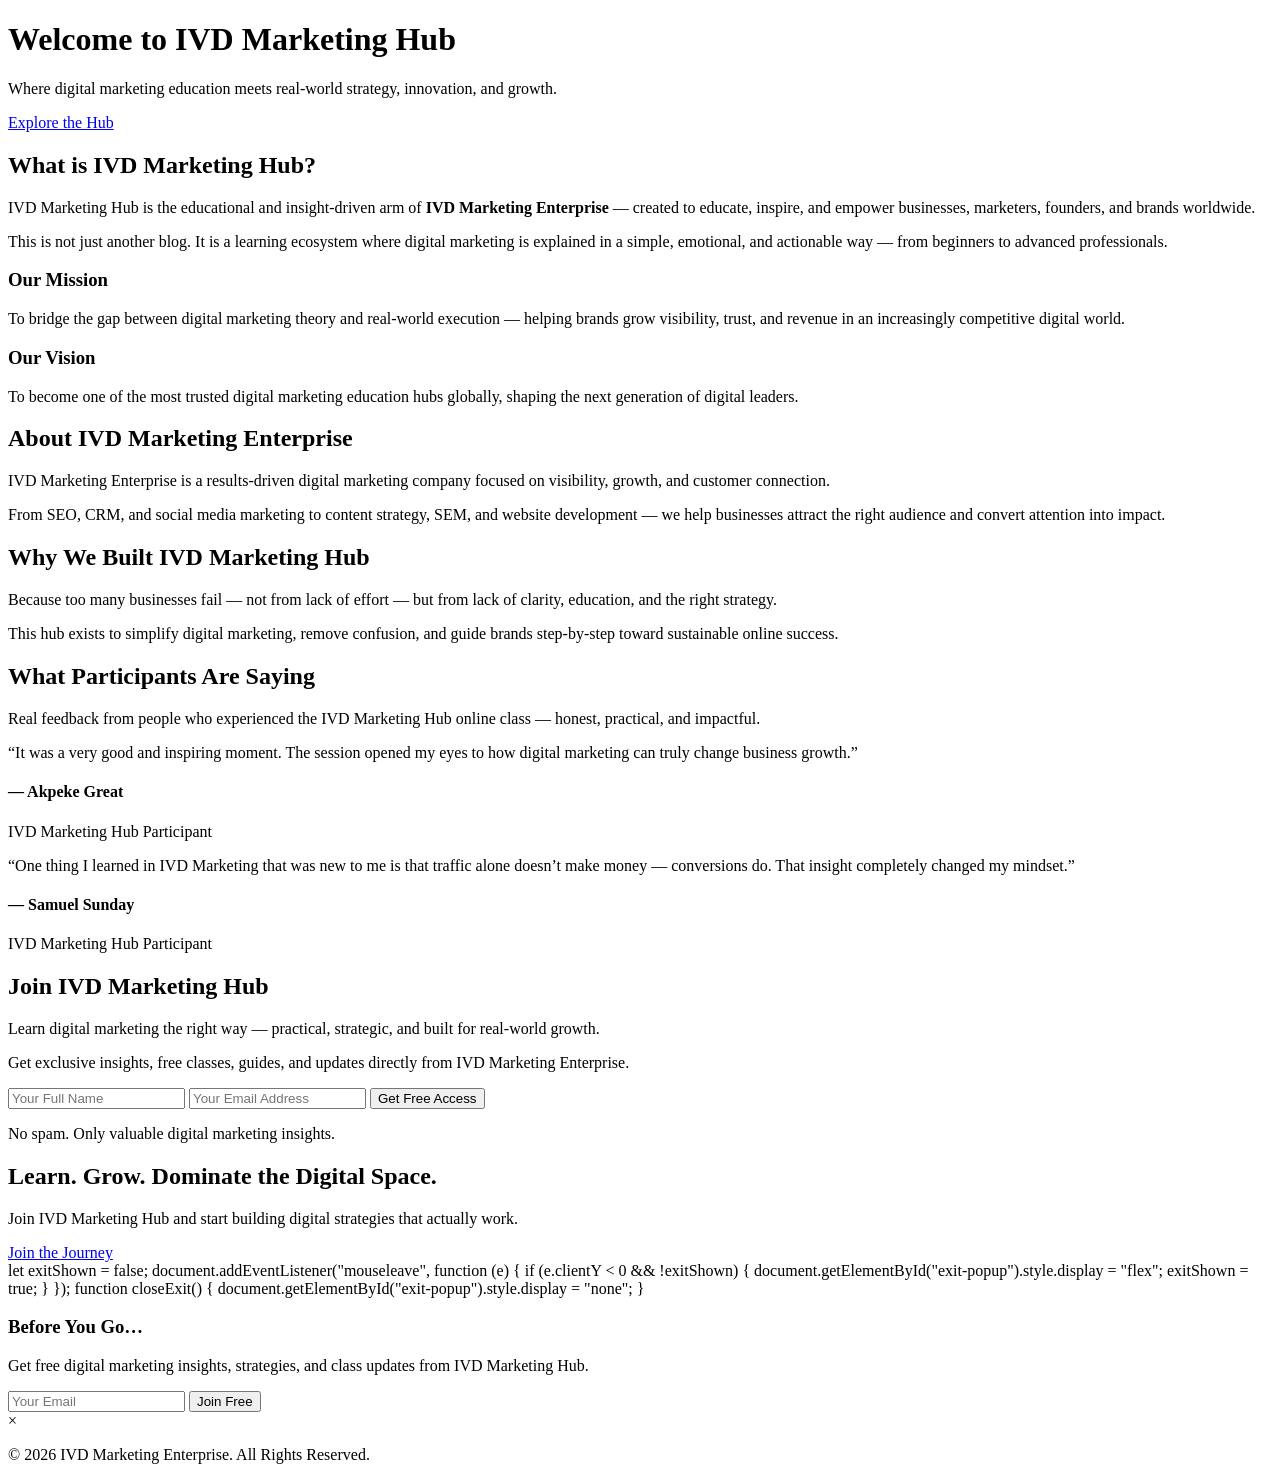
==== index.html @ 5c389476 "Add files via upload yes" ====
<!DOCTYPE html>
<html lang="en">
<head>
  <meta charset="UTF-8" />
  <meta name="viewport" content="width=device-width, initial-scale=1.0" />

  <title>IVD Marketing Hub | Digital Marketing Education & Growth</title>
  <meta name="description" content="IVD Marketing Hub by IVD Marketing Enterprise – a world-class digital marketing education platform empowering businesses, brands, and marketers to grow online." />

  <link rel="stylesheet" href="style.css" />
  <link href="https://fonts.googleapis.com/css2?family=Inter:wght@300;400;600;700;800&display=swap" rel="stylesheet">
</head>

<body>

  <!-- HERO SECTION -->
  <header class="hero">
    <div class="hero-overlay"></div>

    <div class="hero-content">
      <h1>Welcome to <span>IVD Marketing Hub</span></h1>
      <p>
        Where digital marketing education meets real-world strategy, 
        innovation, and growth.
      </p>
      <a href="#about" class="btn-primary">Explore the Hub</a>
    </div>
  </header>

  <!-- ABOUT IVD MARKETING HUB -->
  <section id="about" class="section">
    <div class="container">
      <h2>What is IVD Marketing Hub?</h2>
      <p class="lead">
        IVD Marketing Hub is the educational and insight-driven arm of 
        <strong>IVD Marketing Enterprise</strong> — created to educate, inspire, 
        and empower businesses, marketers, founders, and brands worldwide.
      </p>

      <p>
        This is not just another blog. It is a learning ecosystem where
        digital marketing is explained in a simple, emotional, and 
        actionable way — from beginners to advanced professionals.
      </p>
    </div>
  </section>

  <!-- MISSION -->
  <section class="section dark">
    <div class="container grid">
      <div>
        <h3>Our Mission</h3>
        <p>
          To bridge the gap between digital marketing theory and real-world
          execution — helping brands grow visibility, trust, and revenue
          in an increasingly competitive digital world.
        </p>
      </div>

      <div>
        <h3>Our Vision</h3>
        <p>
          To become one of the most trusted digital marketing education
          hubs globally, shaping the next generation of digital leaders.
        </p>
      </div>
    </div>
  </section>

  <!-- ABOUT IVD MARKETING ENTERPRISE -->
  <section class="section">
    <div class="container">
      <h2>About IVD Marketing Enterprise</h2>
      <p class="lead">
        IVD Marketing Enterprise is a results-driven digital marketing
        company focused on visibility, growth, and customer connection.
      </p>

      <p>
        From SEO, CRM, and social media marketing to content strategy,
        SEM, and website development — we help businesses attract the
        right audience and convert attention into impact.
      </p>
    </div>
  </section>

  <!-- WHY THIS HUB EXISTS -->
  <section class="section highlight">
    <div class="container">
      <h2>Why We Built IVD Marketing Hub</h2>
      <p>
        Because too many businesses fail — not from lack of effort —
        but from lack of clarity, education, and the right strategy.
      </p>

      <p>
        This hub exists to simplify digital marketing, remove confusion,
        and guide brands step-by-step toward sustainable online success.
      </p>
    </div>
  </section>

  <!-- PARTICIPANT REVIEWS -->
<section class="section testimonials">
  <div class="container">
    <h2>What Participants Are Saying</h2>
    <p class="lead">
      Real feedback from people who experienced the IVD Marketing Hub
      online class — honest, practical, and impactful.
    </p>

    <div class="testimonial-grid">

      <div class="testimonial-card">
        <p class="testimonial-text">
          “It was a very good and inspiring moment. The session opened my
          eyes to how digital marketing can truly change business growth.”
        </p>
        <h4 class="testimonial-name">— Akpeke Great</h4>
        <span class="testimonial-role">IVD Marketing Hub Participant</span>
      </div>

      <div class="testimonial-card">
        <p class="testimonial-text">
          “One thing I learned in IVD Marketing that was new to me is that
          traffic alone doesn’t make money — conversions do. That insight
          completely changed my mindset.”
        </p>
        <h4 class="testimonial-name">— Samuel Sunday</h4>
        <span class="testimonial-role">IVD Marketing Hub Participant</span>
      </div>

    </div>
  </div>
</section>

<!-- SIGN UP FORM -->
<section class="section signup">
  <div class="container signup-grid">

    <div class="signup-text">
      <h2>Join IVD Marketing Hub</h2>
      <p class="lead">
        Learn digital marketing the right way — practical, strategic,
        and built for real-world growth.
      </p>
      <p>
        Get exclusive insights, free classes, guides, and updates directly
        from IVD Marketing Enterprise.
      </p>
    </div>

<form
  action="https://formspree.io/f/xwvnrwbl"
  method="POST"
  class="signup-form"
>

  <!-- Redirect -->
  <input type="hidden" name="_redirect" value="thank-you.html">

  <!-- UTM Tracking -->
  <input type="hidden" name="utm_source" id="utm_source_main">
  <input type="hidden" name="utm_medium" id="utm_medium_main">
  <input type="hidden" name="utm_campaign" id="utm_campaign_main">
  <input type="hidden" name="utm_content" id="utm_content_main">

  <!-- Visible Fields -->
  <input type="text" name="name" placeholder="Your Full Name" required>
  <input type="email" name="email" placeholder="Your Email Address" required>

  <button type="submit" class="btn-primary">
    Get Free Access
  </button>

  <p class="form-note">
    No spam. Only valuable digital marketing insights.
  </p>
</form>
  </div>
</section>


  <!-- CTA -->
  <section class="cta">
    <h2>Learn. Grow. Dominate the Digital Space.</h2>
    <p>
      Join IVD Marketing Hub and start building digital strategies
      that actually work.
    </p>
    <a href="#" class="btn-primary">Join the Journey</a>
  </section>

<script>
  const params = new URLSearchParams(window.location.search);

  const utmData = {
    source: params.get("utm_source") || "direct",
    medium: params.get("utm_medium") || "none",
    campaign: params.get("utm_campaign") || "none",
    content: params.get("utm_content") || "none"
  };

  // Main Form
  document.getElementById("utm_source_main").value = utmData.source;
  document.getElementById("utm_medium_main").value = utmData.medium;
  document.getElementById("utm_campaign_main").value = utmData.campaign;
  document.getElementById("utm_content_main").value = utmData.content;

  // Exit Form
  document.getElementById("utm_source_exit").value = utmData.source;
  document.getElementById("utm_medium_exit").value = utmData.medium;
  document.getElementById("utm_campaign_exit").value = utmData.campaign;
  document.getElementById("utm_content_exit").value = utmData.content;
</script>

let exitShown = false;

  document.addEventListener("mouseleave", function (e) {
    if (e.clientY < 0 && !exitShown) {
      document.getElementById("exit-popup").style.display = "flex";
      exitShown = true;
    }
  });

  function closeExit() {
    document.getElementById("exit-popup").style.display = "none";
  }
</script>

<div id="exit-popup" class="exit-popup">
  <div class="exit-content">
    <h3>Before You Go…</h3>
    <p>
      Get free digital marketing insights, strategies,
      and class updates from IVD Marketing Hub.
    </p>

<form action="https://formspree.io/f/xwvnrwbl" method="POST">

  <input type="hidden" name="_redirect" value="thank-you.html">

  <input type="hidden" name="utm_source" id="utm_source_exit">
  <input type="hidden" name="utm_medium" id="utm_medium_exit">
  <input type="hidden" name="utm_campaign" id="utm_campaign_exit">
  <input type="hidden" name="utm_content" id="utm_content_exit">

  <input type="email" name="email" placeholder="Your Email" required>

  <button type="submit" class="btn-primary">
    Join Free
  </button>
</form>
    <span class="exit-close" onclick="closeExit()">×</span>
  </div>
</div>

  <!-- FOOTER -->
  <footer>
    <p>© 2026 IVD Marketing Enterprise. All Rights Reserved.</p>
  </footer>

</body>
</html>
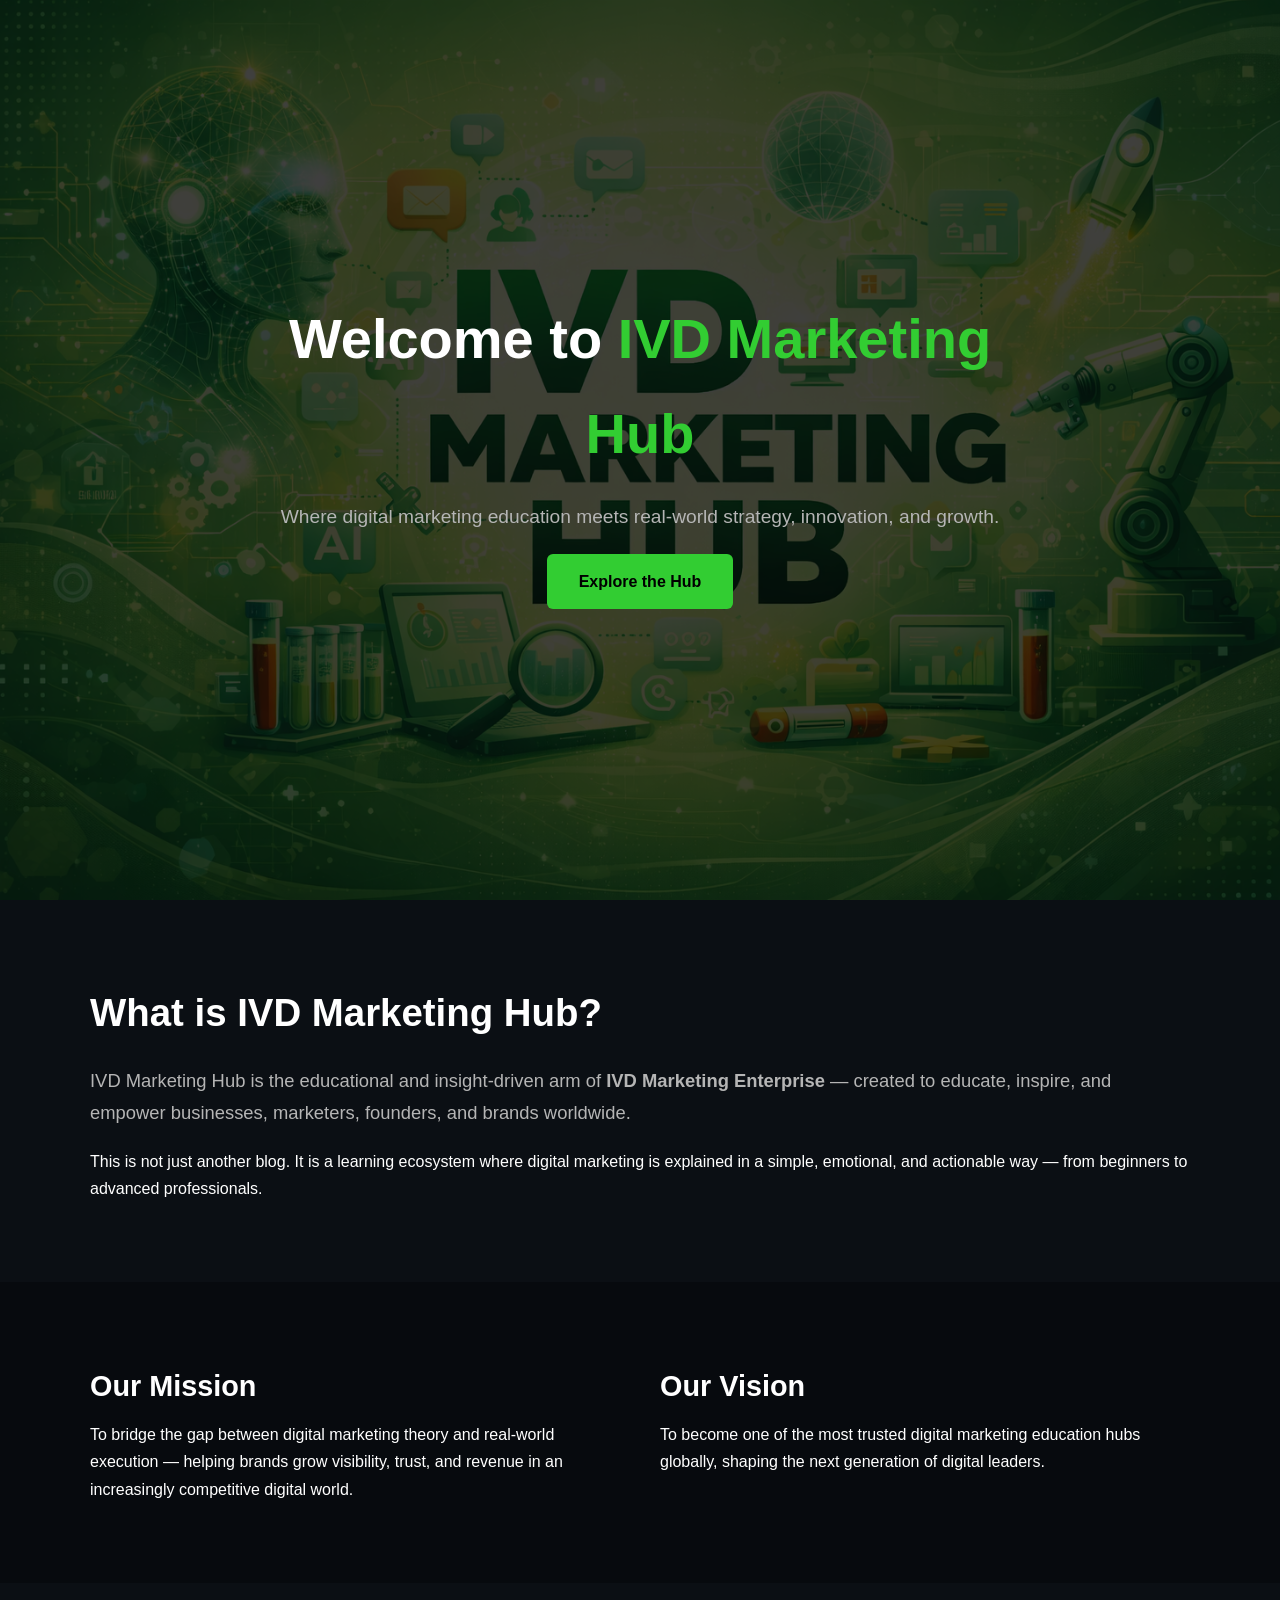
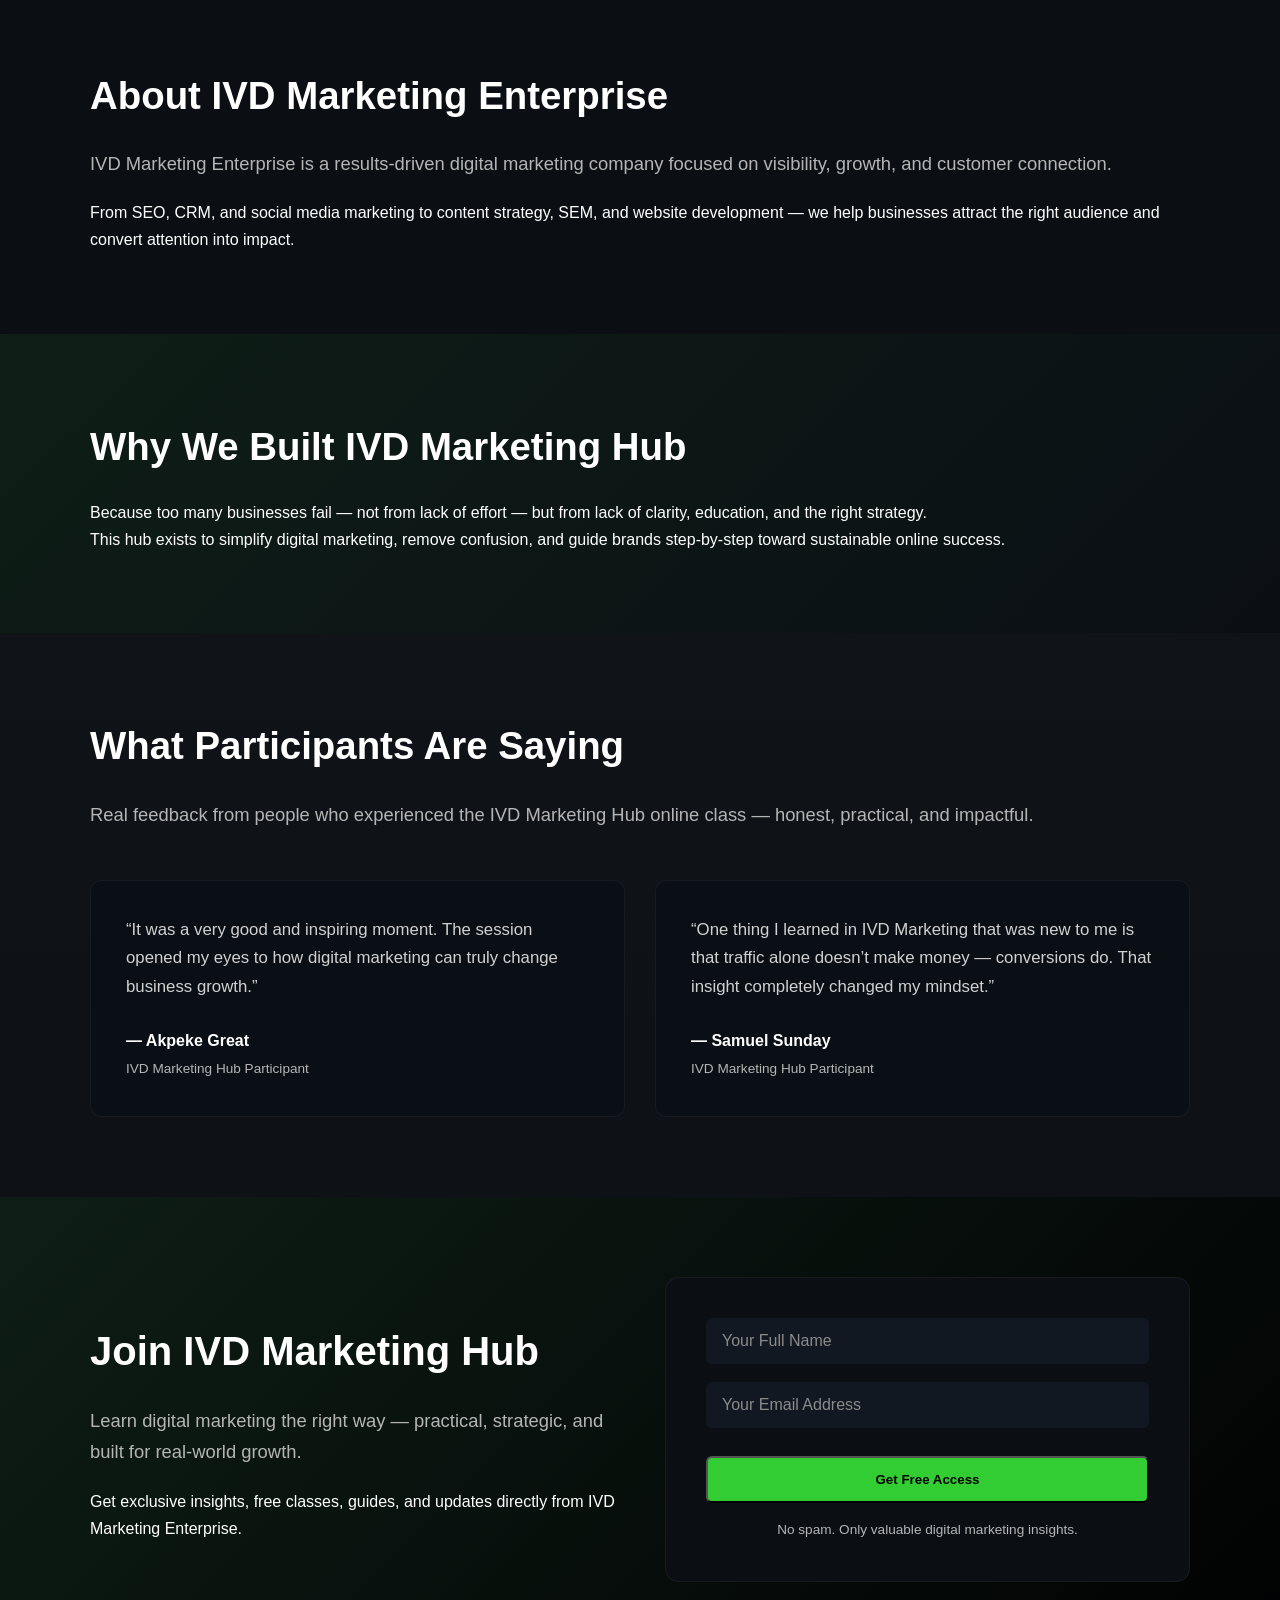
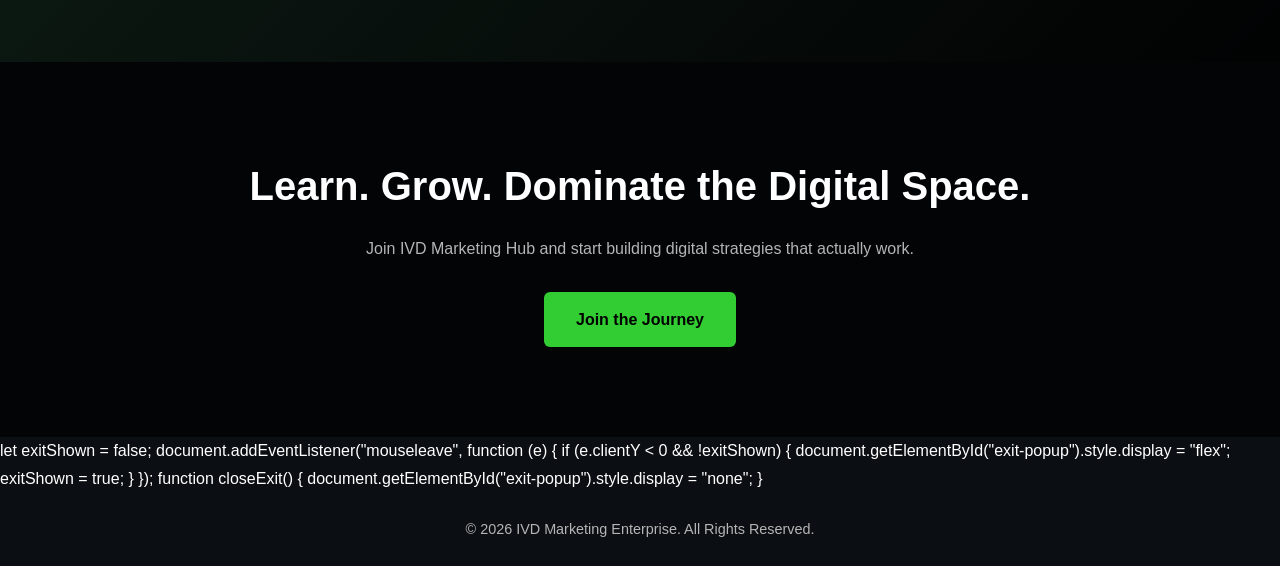
==== commit 50f762b6: "Update index.html yes" ====
--- a/index.html
+++ b/index.html
@@ -157,7 +157,7 @@
 >
 
   <!-- Redirect -->
-  <input type="hidden" name="_redirect" value="thank-you.html">
+  <input type="hidden" name="_redirect" value="https://imide234.github.io/ivdmarketinghubthankyou.com/">
 
   <!-- UTM Tracking -->
   <input type="hidden" name="utm_source" id="utm_source_main">
@@ -238,7 +238,7 @@
 
 <form action="https://formspree.io/f/xwvnrwbl" method="POST">
 
-  <input type="hidden" name="_redirect" value="thank-you.html">
+  <input type="hidden" name="_redirect" value="https://imide234.github.io/ivdmarketinghubthankyou.com/">
 
   <input type="hidden" name="utm_source" id="utm_source_exit">
   <input type="hidden" name="utm_medium" id="utm_medium_exit">
@@ -261,4 +261,4 @@
   </footer>
 
 </body>
-</html>+</html>
--- a/style.css
+++ b/style.css
@@ -0,0 +1,271 @@
+:root {
+  --primary: #32CD32;
+  --dark: #0b0f14;
+  --light: #ffffff;
+  --gray: #b5b5b5;
+}
+
+* {
+  margin: 0;
+  padding: 0;
+  box-sizing: border-box;
+  font-family: 'Inter', sans-serif;
+}
+
+body {
+  background: var(--dark);
+  color: var(--light);
+  line-height: 1.7;
+}
+
+/* HERO */
+.hero {
+  position: relative;
+  height: 100vh;
+  background: url("ChatGPT\ Image\ Feb\ 21\,\ 2026\,\ 01_10_26\ PM.png") center/cover no-repeat;
+  display: flex;
+  align-items: center;
+  justify-content: center;
+  text-align: center;
+}
+
+.hero-overlay {
+  position: absolute;
+  inset: 0;
+  background: rgba(0,0,0,0.75);
+}
+
+.hero-content {
+  position: relative;
+  max-width: 800px;
+  padding: 20px;
+}
+
+.hero h1 {
+  font-size: 3.5rem;
+  font-weight: 800;
+}
+
+.hero h1 span {
+  color: var(--primary);
+}
+
+.hero p {
+  margin: 20px 0;
+  font-size: 1.2rem;
+  color: var(--gray);
+}
+
+/* BUTTON */
+.btn-primary {
+  display: inline-block;
+  padding: 14px 32px;
+  background: var(--primary);
+  color: #000;
+  font-weight: 700;
+  border-radius: 6px;
+  text-decoration: none;
+  transition: 0.3s ease;
+}
+
+.btn-primary:hover {
+  transform: translateY(-3px);
+  box-shadow: 0 10px 30px rgba(50,205,50,0.4);
+}
+
+/* SECTIONS */
+.section {
+  padding: 80px 20px;
+}
+
+.container {
+  max-width: 1100px;
+  margin: auto;
+}
+
+.section h2 {
+  font-size: 2.4rem;
+  margin-bottom: 20px;
+}
+
+.section h3 {
+  font-size: 1.8rem;
+  margin-bottom: 10px;
+}
+
+.lead {
+  font-size: 1.15rem;
+  color: var(--gray);
+  margin-bottom: 20px;
+}
+
+/* DARK SECTION */
+.dark {
+  background: #070a0e;
+}
+
+/* GRID */
+.grid {
+  display: grid;
+  grid-template-columns: repeat(auto-fit, minmax(280px, 1fr));
+  gap: 40px;
+}
+
+/* HIGHLIGHT */
+.highlight {
+  background: linear-gradient(135deg, rgba(50,205,50,0.08), transparent);
+}
+
+/* CTA */
+.cta {
+  padding: 90px 20px;
+  text-align: center;
+  background: #020406;
+}
+
+.cta h2 {
+  font-size: 2.5rem;
+}
+
+.cta p {
+  margin: 15px 0 30px;
+  color: var(--gray);
+}
+
+/* FOOTER */
+footer {
+  text-align: center;
+  padding: 25px;
+  font-size: 0.9rem;
+  color: var(--gray);
+}
+/* TESTIMONIALS */
+.testimonials {
+  background: linear-gradient(
+    180deg,
+    rgba(255,255,255,0.02),
+    rgba(255,255,255,0.01)
+  );
+}
+
+.testimonial-grid {
+  display: grid;
+  grid-template-columns: repeat(auto-fit, minmax(300px, 1fr));
+  gap: 30px;
+  margin-top: 50px;
+}
+
+.testimonial-card {
+  background: #0a0f15;
+  border: 1px solid rgba(255,255,255,0.05);
+  padding: 35px;
+  border-radius: 12px;
+  transition: 0.4s ease;
+}
+
+.testimonial-card:hover {
+  transform: translateY(-6px);
+  border-color: rgba(50,205,50,0.4);
+  box-shadow: 0 20px 40px rgba(0,0,0,0.6);
+}
+
+.testimonial-text {
+  font-size: 1.05rem;
+  color: #d1d1d1;
+  margin-bottom: 25px;
+}
+
+.testimonial-name {
+  font-size: 1rem;
+  font-weight: 700;
+  color: var(--light);
+}
+
+.testimonial-role {
+  font-size: 0.85rem;
+  color: var(--gray);
+}
+/* SIGNUP FORM */
+.signup {
+  background: linear-gradient(
+    135deg,
+    rgba(50,205,50,0.08),
+    rgba(0,0,0,0.9)
+  );
+}
+
+.signup-grid {
+  display: grid;
+  grid-template-columns: repeat(auto-fit, minmax(300px, 1fr));
+  gap: 50px;
+  align-items: center;
+}
+
+.signup-text h2 {
+  font-size: 2.5rem;
+}
+
+.signup-form {
+  background: #0b0f14;
+  padding: 40px;
+  border-radius: 14px;
+  border: 1px solid rgba(255,255,255,0.05);
+}
+
+.signup-form input {
+  width: 100%;
+  padding: 14px 16px;
+  margin-bottom: 18px;
+  border-radius: 6px;
+  border: none;
+  background: #111821;
+  color: #fff;
+  font-size: 1rem;
+}
+
+.signup-form input::placeholder {
+  color: #8b8b8b;
+}
+
+.signup-form input:focus {
+  outline: none;
+  box-shadow: 0 0 0 2px rgba(50,205,50,0.6);
+}
+
+.signup-form button {
+  width: 100%;
+  margin-top: 10px;
+}
+
+.form-note {
+  margin-top: 15px;
+  font-size: 0.85rem;
+  color: var(--gray);
+  text-align: center;
+}
+.exit-popup {
+  position: fixed;
+  inset: 0;
+  background: rgba(0,0,0,0.85);
+  display: none;
+  align-items: center;
+  justify-content: center;
+  z-index: 9999;
+}
+
+.exit-content {
+  background: #0b0f14;
+  padding: 40px;
+  max-width: 400px;
+  text-align: center;
+  border-radius: 12px;
+  position: relative;
+}
+
+.exit-close {
+  position: absolute;
+  top: 10px;
+  right: 15px;
+  font-size: 24px;
+  cursor: pointer;
+}
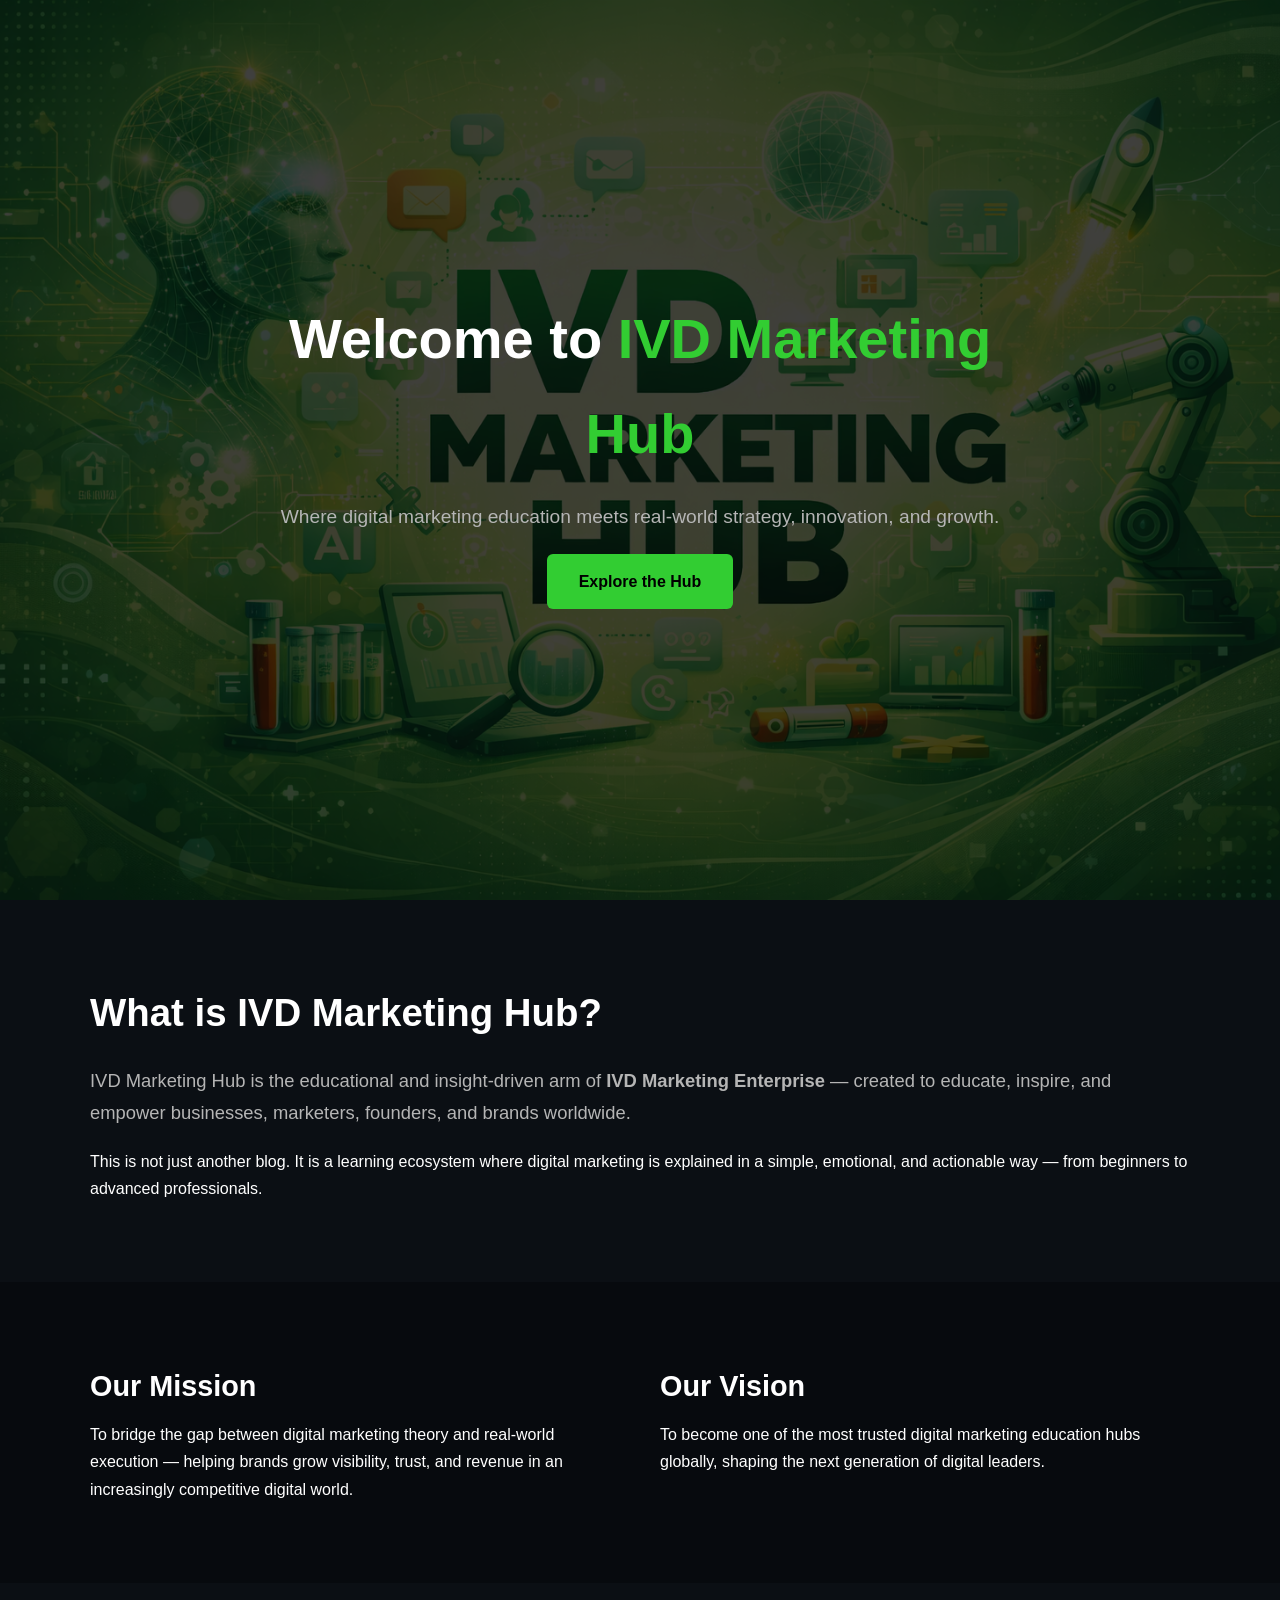
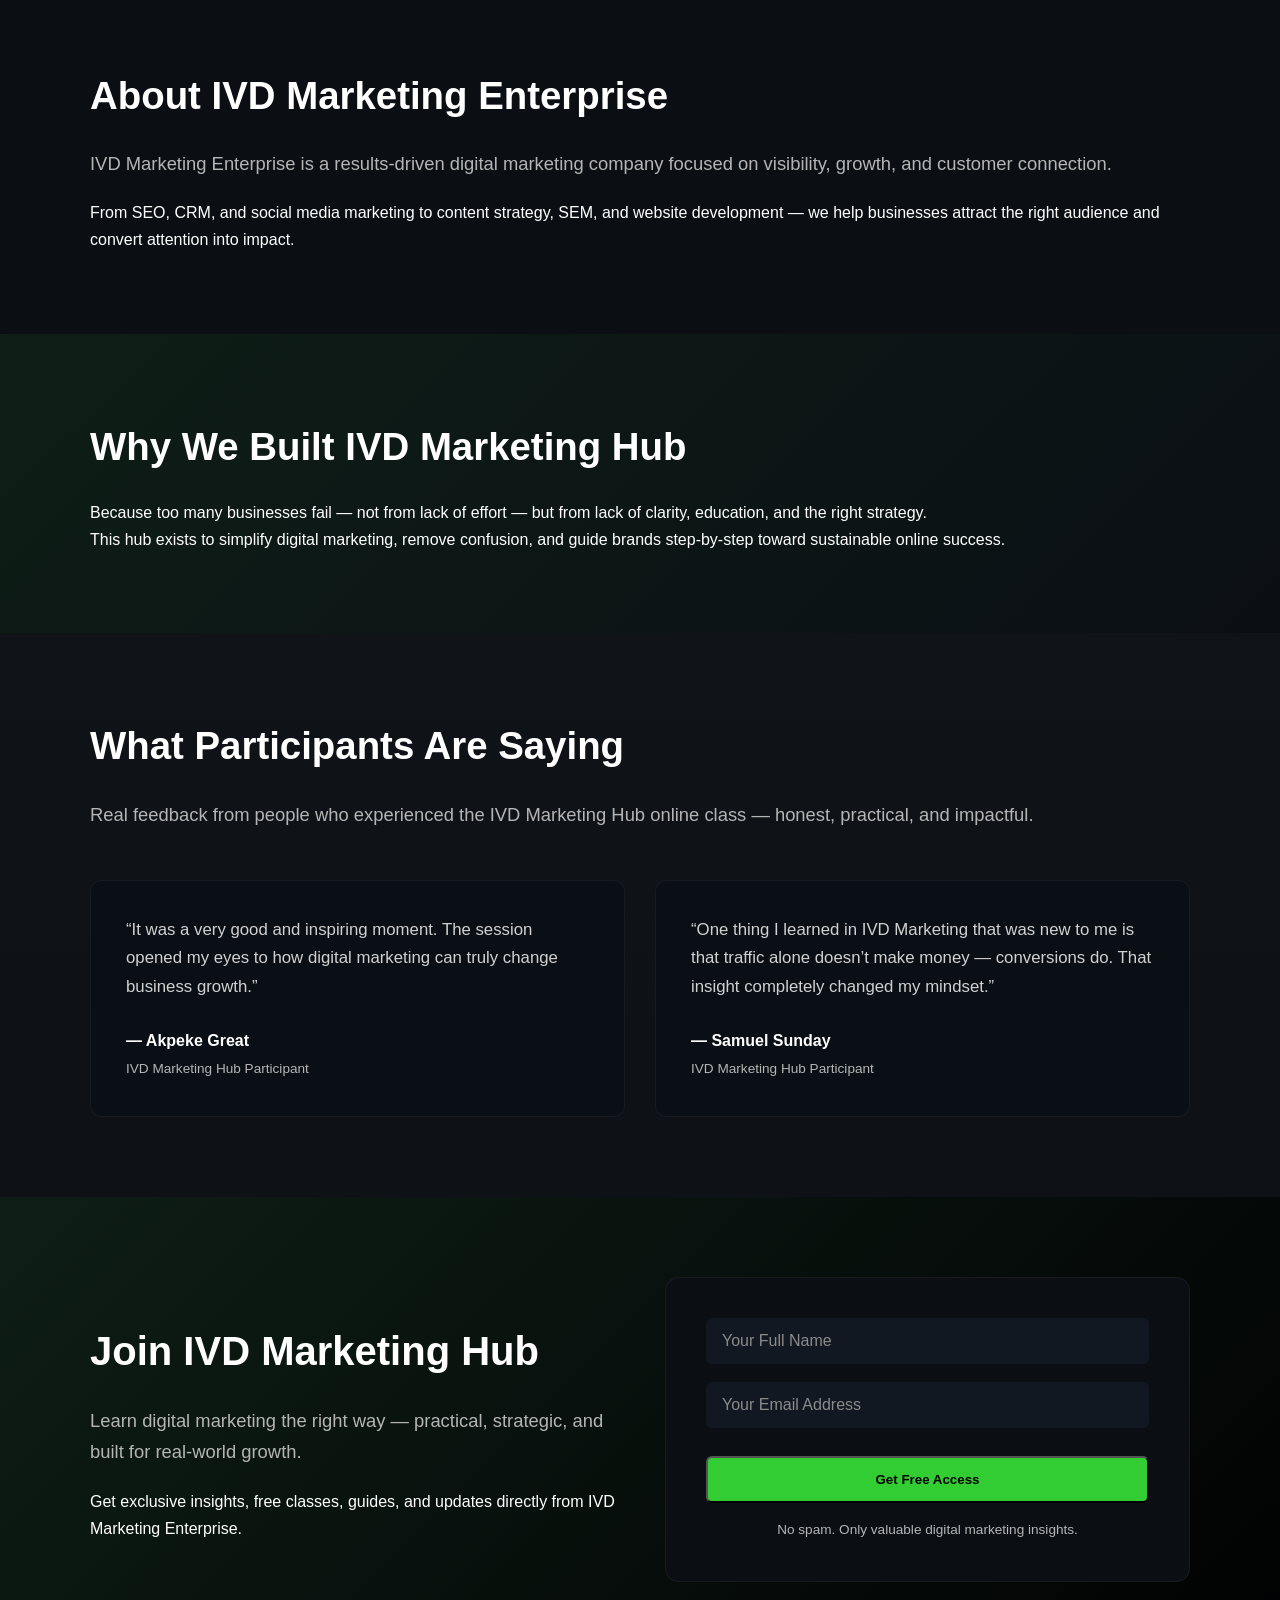
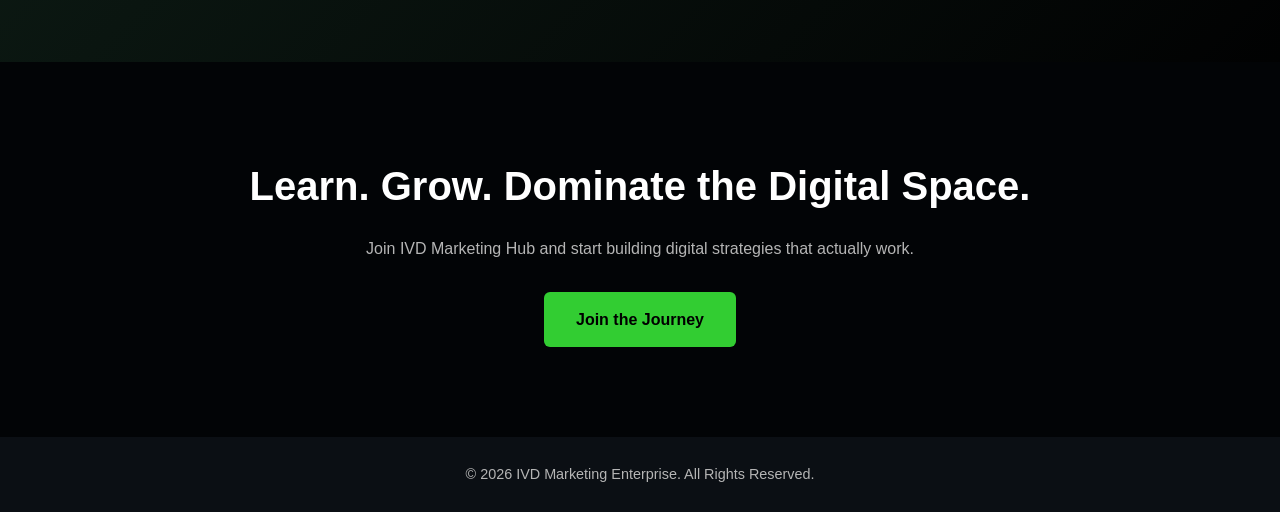
==== commit 242ad157: "Fix HTML structure and clean up formatting yes" ====
--- a/index.html
+++ b/index.html
@@ -151,7 +151,7 @@
     </div>
 
 <form
-  action="https://formspree.io/f/xwvnrwbl"
+  action="https://formspree.io/f/mkovyzak"
   method="POST"
   class="signup-form"
 >
@@ -214,19 +214,6 @@
   document.getElementById("utm_content_exit").value = utmData.content;
 </script>
 
-let exitShown = false;
-
-  document.addEventListener("mouseleave", function (e) {
-    if (e.clientY < 0 && !exitShown) {
-      document.getElementById("exit-popup").style.display = "flex";
-      exitShown = true;
-    }
-  });
-
-  function closeExit() {
-    document.getElementById("exit-popup").style.display = "none";
-  }
-</script>
 
 <div id="exit-popup" class="exit-popup">
   <div class="exit-content">
@@ -236,7 +223,7 @@
       and class updates from IVD Marketing Hub.
     </p>
 
-<form action="https://formspree.io/f/xwvnrwbl" method="POST">
+<form action="https://formspree.io/f/mkovyzak" method="POST">
 
   <input type="hidden" name="_redirect" value="https://imide234.github.io/ivdmarketinghubthankyou.com/">
 
